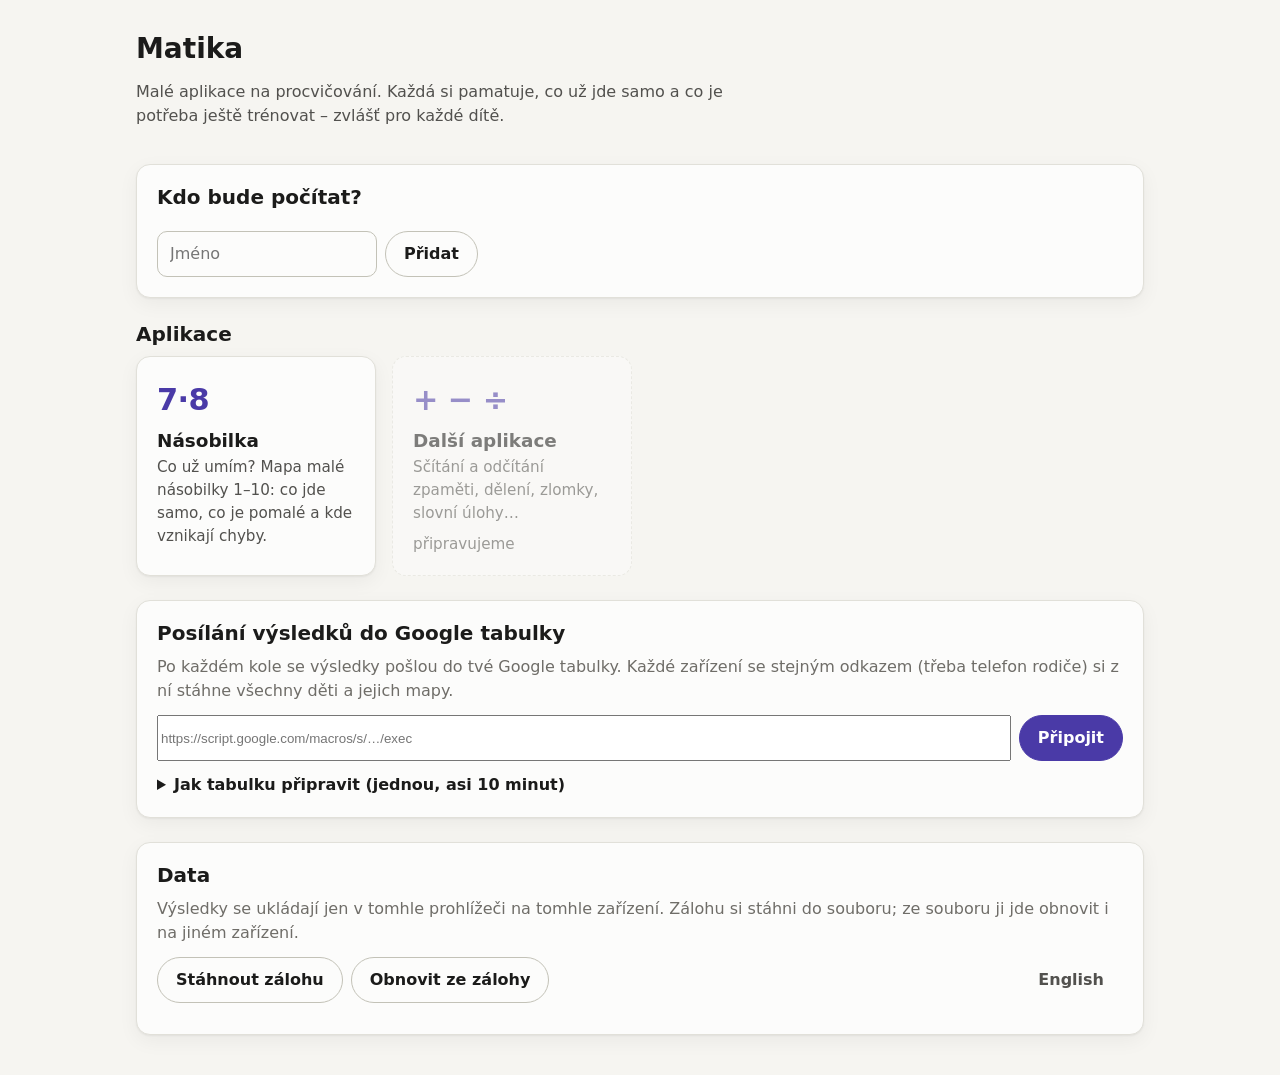
==== index.html @ 73c54345 "Matika: times-table diagnostic app, installable PWA, Google Sheet sync Co-Authored-By: Claude Opus 5" ====
<!doctype html>
<html lang="cs">
<head>
<meta charset="utf-8">
<meta name="viewport" content="width=device-width, initial-scale=1, viewport-fit=cover">
<title>Matika</title>
<link rel="stylesheet" href="shared/core.css">
<link rel="manifest" href="manifest.webmanifest">
<meta name="theme-color" content="#4a3aa7">
<link rel="icon" href="icons/icon-192.png">
<link rel="apple-touch-icon" href="icons/icon-192.png">
<style>
  header.hero { padding: 32px 16px 8px; max-width: 1040px; margin: 0 auto; }
  header.hero p { color: var(--ink-2); max-width: 60ch; }
  section { margin-bottom: 24px; }
  .profiles { display: flex; flex-wrap: wrap; gap: 8px; align-items: center; }
  .profile { display: inline-flex; align-items: center; }
  .profile .chip { font-size: 1.1rem; padding: 10px 20px; }
  .profile .x { border: 0; background: none; color: var(--muted); cursor: pointer; font-size: 1.1rem; padding: 6px 8px; }
  .add-form { display: flex; gap: 8px; flex-wrap: wrap; margin-top: 12px; }
  .apps { display: grid; grid-template-columns: repeat(auto-fill, minmax(240px, 1fr)); gap: 16px; }
  .app {
    display: block; text-decoration: none; color: var(--ink);
    background: var(--surface); border: 1px solid var(--line); border-radius: var(--radius);
    box-shadow: var(--shadow); padding: 20px; min-height: 150px;
  }
  a.app:hover { border-color: var(--accent); }
  .app .ico { font-size: 1.9rem; font-weight: 700; color: var(--accent); letter-spacing: -.02em; }
  .app h3 { margin: 8px 0 4px; font-size: 1.15rem; }
  .app p { color: var(--ink-2); margin: 0; font-size: .95rem; }
  .app.soon { opacity: .55; border-style: dashed; box-shadow: none; }
  .row { display: flex; gap: 8px; flex-wrap: wrap; align-items: center; }
  .note { font-size: .9rem; color: var(--muted); margin-top: 10px; }
  .sync-form { display: flex; gap: 8px; flex-wrap: wrap; margin: 12px 0; }
  .sync-form input { max-width: none; flex: 1 1 280px; }
  .status { margin: 8px 0 12px; }
  .status.err { color: var(--bad-ink); }
  .steps { color: var(--ink-2); padding-left: 1.2em; margin: 8px 0; }
  .steps li { margin: 6px 0; }
  details summary { cursor: pointer; font-weight: 600; margin-top: 8px; }
  pre.code { background: var(--surface-2); border-radius: 10px; padding: 12px; max-height: 260px; overflow: auto; font-size: .78rem; }
</style>
</head>
<body>
<header class="hero">
  <h1 data-i18n="hub.title">Matika</h1>
  <p data-i18n="hub.lead"></p>
</header>

<main class="wrap">
  <section class="card">
    <h2 data-i18n="hub.who"></h2>
    <div class="profiles" id="profiles"></div>
    <form class="add-form" id="addForm">
      <input type="text" id="newName" maxlength="24" autocomplete="off">
      <button class="btn" type="submit" data-i18n="hub.add"></button>
    </form>
  </section>

  <section>
    <h2 data-i18n="hub.apps"></h2>
    <div class="apps" id="apps"></div>
  </section>

  <section class="card">
    <h2 data-i18n="sync.title"></h2>
    <div id="syncBody"></div>
  </section>

  <section class="card">
    <h2 data-i18n="hub.data"></h2>
    <p class="muted" data-i18n="hub.dataLead"></p>
    <div class="row">
      <button class="btn" id="export" data-i18n="hub.export"></button>
      <button class="btn" id="importBtn" data-i18n="hub.import"></button>
      <input type="file" id="importFile" accept="application/json,.json" hidden>
      <span style="flex:1"></span>
      <button class="btn ghost" id="lang"></button>
    </div>
    <p class="note" id="msg" aria-live="polite"></p>
  </section>
</main>

<script src="shared/core.js"></script>
<script>
(() => {
  const M = Matika;
  M.addStrings({
    cs: {
      'hub.title': 'Matika',
      'hub.lead': 'Malé aplikace na procvičování. Každá si pamatuje, co už jde samo a co je potřeba ještě trénovat – zvlášť pro každé dítě.',
      'hub.who': 'Kdo bude počítat?',
      'hub.add': 'Přidat',
      'hub.namePh': 'Jméno',
      'hub.remove': 'Smazat profil {name} a všechny jeho výsledky? Nejde to vrátit.',
      'hub.noProfile': 'Nejdřív přidej jméno.',
      'hub.apps': 'Aplikace',
      'hub.soon': 'připravujeme',
      'app.nasobilka': 'Násobilka',
      'app.nasobilka.d': 'Co už umím? Mapa malé násobilky 1–10: co jde samo, co je pomalé a kde vznikají chyby.',
      'app.more': 'Další aplikace',
      'app.more.d': 'Sčítání a odčítání zpaměti, dělení, zlomky, slovní úlohy…',
      'hub.data': 'Data',
      'hub.dataLead': 'Výsledky se ukládají jen v tomhle prohlížeči na tomhle zařízení. Zálohu si stáhni do souboru; ze souboru ji jde obnovit i na jiném zařízení.',
      'hub.export': 'Stáhnout zálohu',
      'hub.import': 'Obnovit ze zálohy',
      'hub.importConfirm': 'Obnovení nahradí všechna současná data v tomhle prohlížeči. Pokračovat?',
      'hub.imported': 'Záloha obnovena.',
      'hub.importFail': 'Tohle není záloha z Matiky.',
      'hub.lang': 'English',
      'sync.title': 'Posílání výsledků do Google tabulky',
      'sync.lead': 'Po každém kole se výsledky pošlou do tvé Google tabulky. Každé zařízení se stejným odkazem (třeba telefon rodiče) si z ní stáhne všechny děti a jejich mapy.',
      'sync.url': 'Odkaz na skript (Web app URL, končí /exec)',
      'sync.save': 'Připojit',
      'sync.howto': 'Jak tabulku připravit (jednou, asi 10 minut)',
      'sync.step1': 'Na drive.google.com založ novou Google tabulku, třeba „Matika – výsledky“.',
      'sync.step2': 'V tabulce: Rozšíření → Apps Script. Smaž, co tam je, a vlož skript níže. Ulož (ikona diskety).',
      'sync.step3': 'Vpravo nahoře Nasadit → Nové nasazení → ozubené kolo → Webová aplikace. Spustit jako: Já. Kdo má přístup: Kdokoli. Nasadit.',
      'sync.step4': 'Google se zeptá na oprávnění – povol je (u „aplikace není ověřená“ klikni Rozšířené → Přejít na…). Je to tvůj vlastní skript.',
      'sync.step5': 'Zkopíruj „Adresu URL webové aplikace“ a vlož ji sem.',
      'sync.script': 'Skript',
      'sync.copyScript': 'Zkopírovat skript',
      'sync.ok': 'Připojeno ke Google tabulce.',
      'sync.last': 'Naposledy synchronizováno {when}.',
      'sync.never': 'Zatím nesynchronizováno.',
      'sync.busy': 'Synchronizuji…',
      'sync.err': 'Poslední pokus selhal ({e}). Zkusí se znovu po dalším kole – bez internetu se nic neztratí.',
      'sync.now': 'Synchronizovat teď',
      'sync.link': 'Zkopírovat odkaz pro další zařízení',
      'sync.linkNote': 'Pošli odkaz na druhý telefon (třeba přes WhatsApp) a otevři ho v Chromu – zařízení se připojí samo. S odkazem jde výsledky číst, sdílej ho jen v rodině.',
      'sync.copied': 'Zkopírováno.',
      'sync.off': 'Odpojit',
      'sync.offConfirm': 'Odpojit toto zařízení? Data zůstanou tady i v tabulce, jen se přestanou posílat.',
      'sync.linked': 'Zařízení je připojené – výsledky se budou posílat do tabulky.',
    },
    en: {
      'hub.title': 'Maths',
      'hub.lead': 'Small practice apps. Each one remembers what is already automatic and what still needs practice – separately for each child.',
      'hub.who': 'Who is practising?',
      'hub.add': 'Add',
      'hub.namePh': 'Name',
      'hub.remove': 'Delete profile {name} and all of its results? This cannot be undone.',
      'hub.noProfile': 'Add a name first.',
      'hub.apps': 'Apps',
      'hub.soon': 'coming later',
      'app.nasobilka': 'Times tables',
      'app.nasobilka.d': 'What do I know? A map of the 1–10 times tables: what is automatic, what is slow and where mistakes happen.',
      'app.more': 'More apps',
      'app.more.d': 'Mental addition and subtraction, division, fractions, word problems…',
      'hub.data': 'Data',
      'hub.dataLead': 'Results are stored only in this browser on this device. Download a backup file; it can be restored here or on another device.',
      'hub.export': 'Download backup',
      'hub.import': 'Restore from backup',
      'hub.importConfirm': 'Restoring replaces all current data in this browser. Continue?',
      'hub.imported': 'Backup restored.',
      'hub.importFail': 'This is not a Matika backup.',
      'hub.lang': 'Čeština',
      'sync.title': 'Sending results to a Google Sheet',
      'sync.lead': 'After every round the results are sent to your Google Sheet. Any device with the same link (e.g. a parent\'s phone) pulls all children and their maps from it.',
      'sync.url': 'Script link (Web app URL, ends with /exec)',
      'sync.save': 'Connect',
      'sync.howto': 'How to prepare the sheet (once, about 10 minutes)',
      'sync.step1': 'At drive.google.com create a new Google Sheet, e.g. "Matika – results".',
      'sync.step2': 'In the sheet: Extensions → Apps Script. Delete what is there, paste the script below, save.',
      'sync.step3': 'Top right: Deploy → New deployment → gear icon → Web app. Execute as: Me. Who has access: Anyone. Deploy.',
      'sync.step4': 'Google asks for permission – allow it (on "app isn\'t verified" click Advanced → Go to…). It is your own script.',
      'sync.step5': 'Copy the "Web app URL" and paste it here.',
      'sync.script': 'Script',
      'sync.copyScript': 'Copy script',
      'sync.ok': 'Connected to a Google Sheet.',
      'sync.last': 'Last synced {when}.',
      'sync.never': 'Not synced yet.',
      'sync.busy': 'Syncing…',
      'sync.err': 'The last attempt failed ({e}). It retries after the next round – nothing is lost offline.',
      'sync.now': 'Sync now',
      'sync.link': 'Copy link for another device',
      'sync.linkNote': 'Send the link to the other phone (e.g. via WhatsApp) and open it in Chrome – the device connects itself. The link lets anyone read the results, so share it only within the family.',
      'sync.copied': 'Copied.',
      'sync.off': 'Disconnect',
      'sync.offConfirm': 'Disconnect this device? Data stays here and in the sheet, it just stops being sent.',
      'sync.linked': 'This device is connected – results will be sent to the sheet.',
    },
  });

  const APPS = [
    { href: 'nasobilka/index.html', ico: '7·8', key: 'nasobilka' },
    { ico: '+ − ÷', key: 'more', soon: true },
  ];

  const $ = id => document.getElementById(id);
  const msg = text => { $('msg').textContent = text; };

  function render() {
    M.applyI18n();
    const t = M.t;
    $('newName').placeholder = t('hub.namePh');
    $('lang').textContent = t('hub.lang');

    const cur = M.current();
    $('profiles').innerHTML = M.profiles().map(p => `
      <span class="profile">
        <button class="chip" data-id="${p.id}" aria-pressed="${cur?.id === p.id}">${M.esc(p.name)}</button>
        <button class="x" data-remove="${p.id}" aria-label="${M.esc(t('hub.remove', { name: p.name }))}">×</button>
      </span>`).join('');

    $('apps').innerHTML = APPS.map(a => {
      const body = `<div class="ico">${a.ico}</div><h3>${t('app.' + a.key)}</h3><p>${t('app.' + a.key + '.d')}</p>`;
      return a.soon
        ? `<div class="app soon">${body}<p class="small muted" style="margin-top:8px">${t('hub.soon')}</p></div>`
        : `<a class="app" href="${a.href}" data-app>${body}</a>`;
    }).join('');
    renderSync();
  }

  const copy = async (text, btn) => {
    try { await navigator.clipboard.writeText(text); btn.textContent = M.t('sync.copied'); }
    catch { prompt('', text); }
  };

  function renderSync(busy = false) {
    const t = M.t;
    const cfg = M.syncConfig();
    if (!cfg) {
      $('syncBody').innerHTML = `
        <p class="muted">${t('sync.lead')}</p>
        <form class="sync-form" id="syncForm">
          <input type="url" id="syncUrl" placeholder="https://script.google.com/macros/s/…/exec" aria-label="${t('sync.url')}" required>
          <button class="btn primary" type="submit">${t('sync.save')}</button>
        </form>
        <details id="howto"><summary>${t('sync.howto')}</summary>
          <ol class="steps">${[1, 2, 3, 4, 5].map(i => `<li>${t('sync.step' + i)}</li>`).join('')}</ol>
          <div class="row"><strong>${t('sync.script')}</strong><button class="btn" id="copyScript" type="button">${t('sync.copyScript')}</button></div>
          <pre class="code" id="script"></pre>
        </details>`;
      $('syncForm').onsubmit = e => {
        e.preventDefault();
        M.setSyncConfig({ url: $('syncUrl').value.trim() });
        runSync();
      };
      $('howto').ontoggle = async () => {
        if ($('script').textContent) return;
        try { $('script').textContent = await (await fetch('sheets/Code.gs')).text(); } catch { /* offline */ }
      };
      $('copyScript').onclick = e => copy($('script').textContent, e.target);
      return;
    }
    const when = cfg.last && new Date(cfg.last).toLocaleString(M.lang() === 'cs' ? 'cs-CZ' : 'en-GB',
      { day: 'numeric', month: 'numeric', hour: '2-digit', minute: '2-digit' });
    $('syncBody').innerHTML = `
      <p class="status">${t('sync.ok')} ${busy ? t('sync.busy') : when ? t('sync.last', { when }) : t('sync.never')}</p>
      ${cfg.error && !busy ? `<p class="status err">${t('sync.err', { e: M.esc(cfg.error) })}</p>` : ''}
      <div class="row">
        <button class="btn" id="syncNow" ${busy ? 'disabled' : ''}>${t('sync.now')}</button>
        <button class="btn" id="syncLink">${t('sync.link')}</button>
        <button class="btn ghost danger" id="syncOff">${t('sync.off')}</button>
      </div>
      <p class="note">${t('sync.linkNote')}</p>`;
    $('syncNow').onclick = runSync;
    $('syncLink').onclick = e => copy(M.setupLink(), e.target);
    $('syncOff').onclick = () => { if (confirm(t('sync.offConfirm'))) { M.setSyncConfig(null); renderSync(); } };
  }

  async function runSync() {
    renderSync(true);
    await M.sync();
    render();
  }

  $('profiles').addEventListener('click', e => {
    const pick = e.target.closest('[data-id]');
    const del = e.target.closest('[data-remove]');
    if (pick) { M.setCurrent(pick.dataset.id); render(); }
    if (del) {
      const p = M.profiles().find(x => x.id === del.dataset.remove);
      if (p && confirm(M.t('hub.remove', { name: p.name }))) { M.removeProfile(p.id); render(); }
    }
  });

  $('addForm').addEventListener('submit', e => {
    e.preventDefault();
    const name = $('newName').value.trim();
    if (!name) return;
    M.addProfile(name);
    $('newName').value = '';
    render();
  });

  $('apps').addEventListener('click', e => {
    if (e.target.closest('[data-app]') && !M.current()) {
      e.preventDefault();
      msg('');
      $('newName').focus();
      alert(M.t('hub.noProfile'));
    }
  });

  $('export').addEventListener('click', () => M.exportAll());
  $('importBtn').addEventListener('click', () => $('importFile').click());
  $('importFile').addEventListener('change', async e => {
    const file = e.target.files[0];
    e.target.value = '';
    if (!file || !confirm(M.t('hub.importConfirm'))) return;
    try { M.importAll(await file.text()); render(); msg(M.t('hub.imported')); }
    catch { msg(M.t('hub.importFail')); }
  });

  $('lang').addEventListener('click', () => { M.setLang(M.lang() === 'cs' ? 'en' : 'cs'); render(); });

  const linked = M.syncFromHash();
  render();
  if (linked) msg(M.t('sync.linked'));
  if (M.syncConfig()) runSync();
})();
</script>
</body>
</html>
---- shared/core.css ----
/* Shared look for the Matika app collection. Colours are tokens; dark mode redefines them. */

:root {
  color-scheme: light;
  --bg: #f6f5f1;
  --surface: #fcfcfb;
  --surface-2: #efeee9;
  --ink: #1b1b1a;
  --ink-2: #52514e;
  --muted: #6f6d68;
  --line: #e1e0d9;
  --line-strong: #c3c2b7;
  --accent: #4a3aa7;
  --accent-soft: #e8e5f8;
  --on-accent: #ffffff;
  /* status: good / warning / critical + "not tried yet" */
  --good: #0ca30c;
  --warn: #fab219;
  --bad: #d03b3b;
  --none: #e7e6e0;
  --on-good: #0b0b0b;
  --on-warn: #0b0b0b;
  --on-bad: #ffffff;
  --on-none: #898781;
  --good-ink: #006300;
  --bad-ink: #b3261e;
  --radius: 14px;
  --shadow: 0 1px 2px rgba(0, 0, 0, .05), 0 6px 20px rgba(0, 0, 0, .05);
  --font: system-ui, -apple-system, "Segoe UI", Roboto, sans-serif;
}

@media (prefers-color-scheme: dark) {
  :root:not([data-theme="light"]) {
    color-scheme: dark;
    --bg: #0d0d0d;
    --surface: #1a1a19;
    --surface-2: #252523;
    --ink: #ffffff;
    --ink-2: #c3c2b7;
    --muted: #a3a29b;
    --line: #2c2c2a;
    --line-strong: #45443f;
    --accent: #9085e9;
    --accent-soft: #2a2645;
    --on-accent: #0d0d0d;
    --none: #33332f;
    --on-none: #898781;
    --good-ink: #0ca30c;
    --bad-ink: #e66767;
    --shadow: none;
  }
}
:root[data-theme="dark"] {
  color-scheme: dark;
  --bg: #0d0d0d;
  --surface: #1a1a19;
  --surface-2: #252523;
  --ink: #ffffff;
  --ink-2: #c3c2b7;
  --muted: #a3a29b;
  --line: #2c2c2a;
  --line-strong: #45443f;
  --accent: #9085e9;
  --accent-soft: #2a2645;
  --on-accent: #0d0d0d;
  --none: #33332f;
  --on-none: #898781;
  --good-ink: #0ca30c;
  --bad-ink: #e66767;
  --shadow: none;
}

* { box-sizing: border-box; }
html { -webkit-text-size-adjust: 100%; }
body {
  margin: 0;
  background: var(--bg);
  color: var(--ink);
  font: 16px/1.5 var(--font);
  -webkit-tap-highlight-color: transparent;
  overscroll-behavior: none;   /* no pull-to-refresh mid-round on Android */
}
h1, h2, h3 { line-height: 1.2; margin: 0 0 .5em; }
h1 { font-size: 1.75rem; }
h2 { font-size: 1.25rem; }
h3 { font-size: 1rem; }
p { margin: 0 0 .75em; }
a { color: var(--accent); }
[hidden] { display: none !important; }

.wrap { max-width: 1040px; margin: 0 auto; padding: 16px; }
.muted { color: var(--muted); }
.small { font-size: .875rem; }

.card {
  background: var(--surface);
  border: 1px solid var(--line);
  border-radius: var(--radius);
  box-shadow: var(--shadow);
  padding: 20px;
}

/* ---- buttons & chips ---- */
.btn {
  font: inherit;
  font-weight: 600;
  border: 1px solid var(--line-strong);
  background: var(--surface);
  color: var(--ink);
  border-radius: 999px;
  padding: 10px 18px;
  cursor: pointer;
  touch-action: manipulation;
}
.btn:hover { background: var(--surface-2); }
.btn:focus-visible, .chip:focus-visible { outline: 3px solid var(--accent); outline-offset: 2px; }
.btn.primary { background: var(--accent); border-color: var(--accent); color: var(--on-accent); }
.btn.primary:hover { filter: brightness(1.08); }
.btn.big { font-size: 1.25rem; padding: 14px 36px; }
.btn.ghost { border-color: transparent; background: transparent; color: var(--ink-2); }
.btn.danger { color: var(--bad-ink); }

.chips { display: flex; flex-wrap: wrap; gap: 8px; }
.chip {
  font: inherit;
  min-width: 44px;
  min-height: 44px;
  padding: 8px 14px;
  border-radius: 999px;
  border: 1px solid var(--line-strong);
  background: var(--surface);
  color: var(--ink);
  cursor: pointer;
  touch-action: manipulation;
}
.chip[aria-pressed="true"] { background: var(--accent); border-color: var(--accent); color: var(--on-accent); font-weight: 600; }

/* ---- top bar ---- */
.topbar {
  display: flex;
  align-items: center;
  gap: 12px;
  flex-wrap: wrap;
  padding: 10px 16px;
  background: var(--surface);
  border-bottom: 1px solid var(--line);
}
.topbar .who { font-weight: 600; margin-right: auto; }
.topbar a.back { text-decoration: none; font-weight: 600; }
.tabs { display: flex; gap: 4px; }
.tabs button {
  font: inherit;
  border: 0;
  background: none;
  color: var(--ink-2);
  padding: 8px 14px;
  border-radius: 999px;
  cursor: pointer;
}
.tabs button[aria-selected="true"] { background: var(--accent-soft); color: var(--ink); font-weight: 600; }

/* ---- status swatches (legend, tiles) ---- */
.sw { display: inline-block; width: 14px; height: 14px; border-radius: 4px; vertical-align: -2px; }
.sw.good { background: var(--good); }
.sw.warn { background: var(--warn); }
.sw.bad { background: var(--bad); }
.sw.none { background: var(--none); border: 1px solid var(--line-strong); }

.field { display: grid; gap: 6px; margin-bottom: 16px; }
.field label { font-weight: 600; }
input[type="number"], input[type="text"] {
  font: inherit;
  padding: 10px 12px;
  border: 1px solid var(--line-strong);
  border-radius: 10px;
  background: var(--surface);
  color: var(--ink);
  max-width: 220px;
}
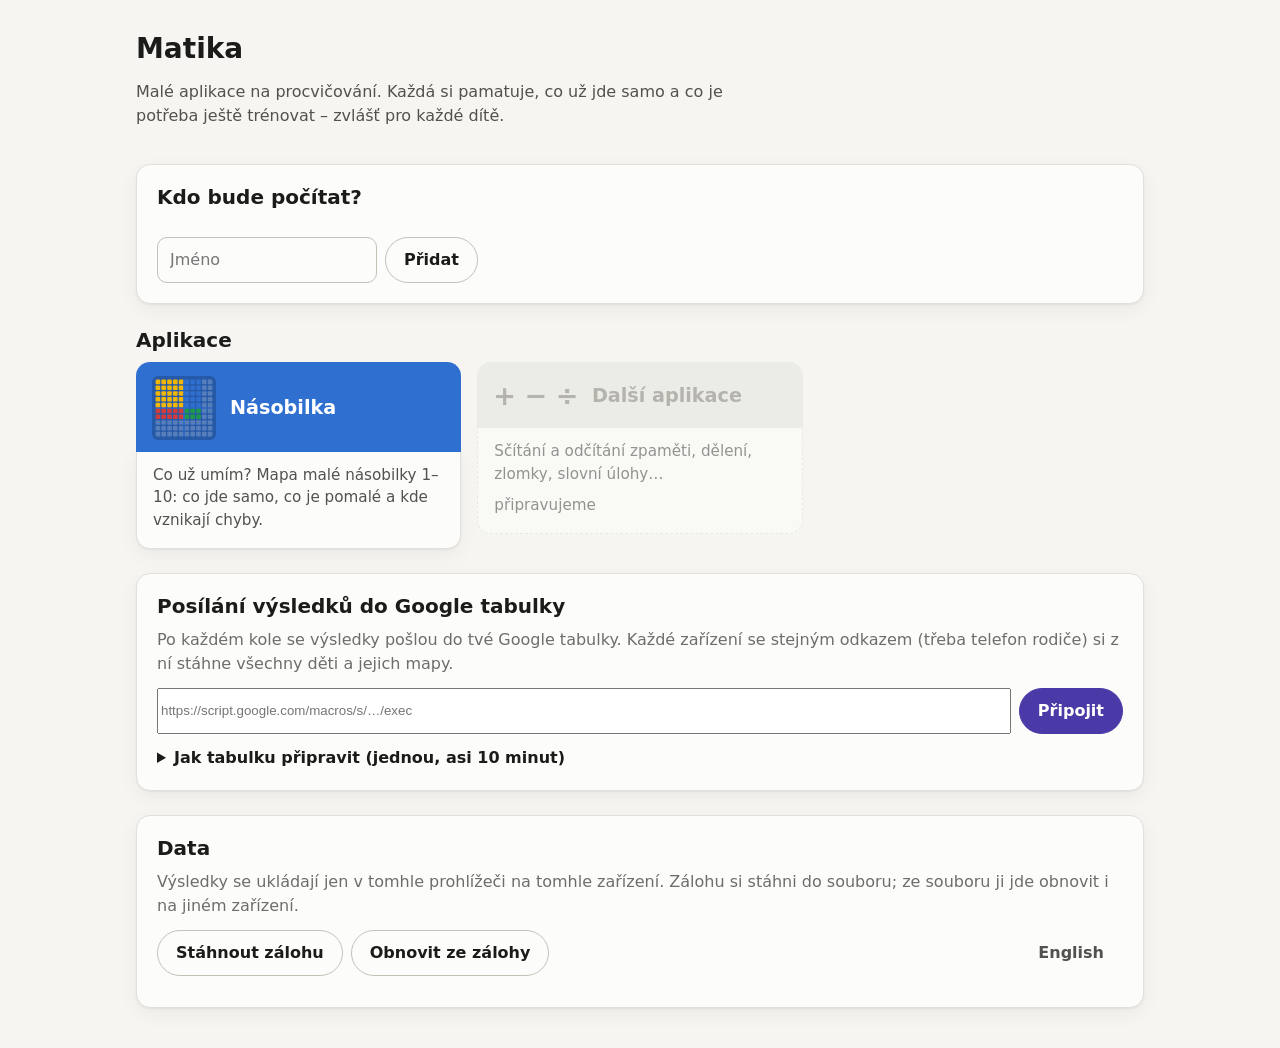
==== commit 93340f94: "Hub: per-child statistics, flat coloured tiles, new icons and link preview; times tables: rectangle " ====
--- a/index.html
+++ b/index.html
@@ -9,26 +9,63 @@
 <meta name="theme-color" content="#4a3aa7">
 <link rel="icon" href="icons/icon-192.png">
 <link rel="apple-touch-icon" href="icons/icon-192.png">
+<meta name="description" content="Malé aplikace na procvičování matematiky – násobilka a mapa toho, co už jde samo.">
+<meta property="og:type" content="website">
+<meta property="og:title" content="Matika – násobilka a mapa toho, co už umím">
+<meta property="og:description" content="Malé aplikace na procvičování matematiky pro každé dítě zvlášť.">
+<meta property="og:image" content="https://jcepl.github.io/matika/icons/og.png">
+<meta property="og:image:width" content="1200">
+<meta property="og:image:height" content="630">
+<meta name="twitter:card" content="summary_large_image">
 <style>
   header.hero { padding: 32px 16px 8px; max-width: 1040px; margin: 0 auto; }
   header.hero p { color: var(--ink-2); max-width: 60ch; }
   section { margin-bottom: 24px; }
-  .profiles { display: flex; flex-wrap: wrap; gap: 8px; align-items: center; }
-  .profile { display: inline-flex; align-items: center; }
-  .profile .chip { font-size: 1.1rem; padding: 10px 20px; }
-  .profile .x { border: 0; background: none; color: var(--muted); cursor: pointer; font-size: 1.1rem; padding: 6px 8px; }
-  .add-form { display: flex; gap: 8px; flex-wrap: wrap; margin-top: 12px; }
-  .apps { display: grid; grid-template-columns: repeat(auto-fill, minmax(240px, 1fr)); gap: 16px; }
-  .app {
-    display: block; text-decoration: none; color: var(--ink);
-    background: var(--surface); border: 1px solid var(--line); border-radius: var(--radius);
-    box-shadow: var(--shadow); padding: 20px; min-height: 150px;
+  /* flat coloured bricks */
+  :root { --b-blue: #2f6fd0; --b-red: #d03b3b; --b-yellow: #f2b705; --b-green: #1c9a4a; --b-ink: #fff; }
+  .brick {
+    position: relative; border-radius: 12px;
+    background: var(--brick, var(--b-blue)); color: var(--b-ink);
+    box-shadow: none;
   }
-  a.app:hover { border-color: var(--accent); }
-  .app .ico { font-size: 1.9rem; font-weight: 700; color: var(--accent); letter-spacing: -.02em; }
-  .app h3 { margin: 8px 0 4px; font-size: 1.15rem; }
+  .brick.yellow { --brick: var(--b-yellow); --b-ink: #1b1b1a; }
+  .brick.red { --brick: var(--b-red); }
+  .brick.green { --brick: var(--b-green); }
+  .brick.blue { --brick: var(--b-blue); }
+
+  .kids { display: grid; grid-template-columns: repeat(auto-fill, minmax(230px, 1fr)); gap: 12px; }
+  .kid { display: grid; grid-template-columns: 1fr auto; align-items: center; padding: 12px 14px 12px 16px; gap: 2px 10px; }
+  .kid.cur { outline: 3px solid var(--ink); outline-offset: 3px; }
+  .kid .pick { all: unset; cursor: pointer; display: block; grid-column: 1; min-width: 0; }
+  .kid .pick:focus-visible { outline: 3px solid var(--ink); outline-offset: 4px; border-radius: 6px; }
+  .kid .nm { font-weight: 700; font-size: 1.2rem; overflow: hidden; text-overflow: ellipsis; white-space: nowrap; }
+  .kid .x { grid-column: 2; grid-row: 1; border: 0; background: none; color: inherit; opacity: .7; cursor: pointer; font-size: 1.2rem; padding: 4px 6px; }
+  .kid .stat { grid-column: 1 / -1; margin-top: 6px; }
+  .kid .meter { height: 10px; border-radius: 999px; background: rgba(0, 0, 0, .25); display: flex; overflow: hidden; gap: 2px; }
+  .kid .meter span { display: block; height: 100%; background: #fff; }
+  .kid .meter .warn { background: #ffd24a; }
+  .kid .meter .bad { background: #ff7b7b; }
+  .kid .meter .good { background: #8df08d; }
+  .kid .sub { font-size: .85rem; opacity: .92; margin-top: 5px; display: flex; justify-content: space-between; gap: 8px; }
+  .kid .sub a { color: inherit; font-weight: 700; text-decoration: none; background: rgba(0, 0, 0, .22); padding: 3px 10px; border-radius: 999px; white-space: nowrap; }
+  .kid .sub a:hover { background: rgba(0, 0, 0, .35); }
+  .kid .sub a:focus-visible { outline: 3px solid var(--b-ink); outline-offset: 2px; }
+  .add-form { display: flex; gap: 8px; flex-wrap: wrap; margin-top: 18px; }
+
+  .apps { display: grid; grid-template-columns: repeat(auto-fill, minmax(250px, 1fr)); gap: 16px; }
+  .app { position: relative; display: block; text-decoration: none; color: var(--ink); }
+  .app .top { padding: 14px 16px 12px; display: flex; align-items: center; gap: 14px; }
+  .app .top svg { width: 64px; height: 64px; flex: none; border-radius: 6px; background: rgba(0, 0, 0, .2); padding: 3px; }
+  .app .top .ico { font-weight: 800; font-size: 1.7rem; letter-spacing: -.02em; }
+  .app .body { background: var(--surface); border: 1px solid var(--line); border-top: 0; border-radius: 0 0 var(--radius) var(--radius); padding: 12px 16px 16px; box-shadow: var(--shadow); }
+  .app .brick { margin-top: 0; border-radius: var(--radius) var(--radius) 0 0; }
+  .app h3 { margin: 0; font-size: 1.2rem; }
   .app p { color: var(--ink-2); margin: 0; font-size: .95rem; }
-  .app.soon { opacity: .55; border-style: dashed; box-shadow: none; }
+  a.app:hover .body { border-color: var(--accent); }
+  a.app:focus-visible { outline: 3px solid var(--accent); outline-offset: 4px; border-radius: 12px; }
+  .app.soon { opacity: .6; }
+  .app.soon .brick { --brick: var(--none); --b-ink: var(--on-none); }
+  .app.soon .body { border-style: dashed; box-shadow: none; }
   .row { display: flex; gap: 8px; flex-wrap: wrap; align-items: center; }
   .note { font-size: .9rem; color: var(--muted); margin-top: 10px; }
   .sync-form { display: flex; gap: 8px; flex-wrap: wrap; margin: 12px 0; }
@@ -50,7 +87,7 @@
 <main class="wrap">
   <section class="card">
     <h2 data-i18n="hub.who"></h2>
-    <div class="profiles" id="profiles"></div>
+    <div class="kids" id="profiles"></div>
     <form class="add-form" id="addForm">
       <input type="text" id="newName" maxlength="24" autocomplete="off">
       <button class="btn" type="submit" data-i18n="hub.add"></button>
@@ -82,6 +119,7 @@
 </main>
 
 <script src="shared/core.js"></script>
+<script src="nasobilka/stats.js"></script>
 <script>
 (() => {
   const M = Matika;
@@ -93,6 +131,10 @@
       'hub.add': 'Přidat',
       'hub.namePh': 'Jméno',
       'hub.remove': 'Smazat profil {name} a všechny jeho výsledky? Nejde to vrátit.',
+      'kid.auto': 'Jde samo {g} ze 100',
+      'kid.none': 'Zatím bez výsledků',
+      'kid.stats': 'Statistika →',
+      'kid.last': 'naposledy {when}',
       'hub.noProfile': 'Nejdřív přidej jméno.',
       'hub.apps': 'Aplikace',
       'hub.soon': 'připravujeme',
@@ -140,6 +182,10 @@
       'hub.add': 'Add',
       'hub.namePh': 'Name',
       'hub.remove': 'Delete profile {name} and all of its results? This cannot be undone.',
+      'kid.auto': 'Automatic: {g} of 100',
+      'kid.none': 'No results yet',
+      'kid.stats': 'Statistics →',
+      'kid.last': 'last {when}',
       'hub.noProfile': 'Add a name first.',
       'hub.apps': 'Apps',
       'hub.soon': 'coming later',
@@ -182,9 +228,22 @@
     },
   });
 
+  const BRICKS = ['blue', 'red', 'yellow', 'green'];
+  const QCOL = ['#f2b705', '#2f6fd0', '#d03b3b', '#1c9a4a'];
+
+  // the app's emblem: a 7 × 8 rectangle on a 10 × 10 lattice, split after 5 like in the practice picture
+  const lattice = (a, b) => {
+    let r = '';
+    for (let y = 0; y < 10; y++) for (let x = 0; x < 10; x++) {
+      const on = y < a && x < b;
+      r += `<rect x="${x * 10 + 1}" y="${y * 10 + 1}" width="8" height="8" rx="1.8" fill="${on ? QCOL[(y >= 5 ? 2 : 0) + (x >= 5 ? 1 : 0)] : 'rgba(255,255,255,.22)'}"/>`;
+    }
+    return `<svg viewBox="0 0 100 100" aria-hidden="true">${r}<path d="M50 0V100M0 50H100" stroke="#2f6fd0" stroke-width="2"/></svg>`;
+  };
+
   const APPS = [
-    { href: 'nasobilka/index.html', ico: '7·8', key: 'nasobilka' },
-    { ico: '+ − ÷', key: 'more', soon: true },
+    { href: 'nasobilka/index.html', key: 'nasobilka', color: 'blue', art: lattice(7, 8) },
+    { ico: '+ − ÷', key: 'more', soon: true, color: 'blue' },
   ];
 
   const $ = id => document.getElementById(id);
@@ -197,17 +256,31 @@
     $('lang').textContent = t('hub.lang');
 
     const cur = M.current();
-    $('profiles').innerHTML = M.profiles().map(p => `
-      <span class="profile">
-        <button class="chip" data-id="${p.id}" aria-pressed="${cur?.id === p.id}">${M.esc(p.name)}</button>
+    const fmtWhen = ts => new Date(ts).toLocaleDateString(M.lang() === 'cs' ? 'cs-CZ' : 'en-GB', { day: 'numeric', month: 'numeric' });
+    $('profiles').innerHTML = M.profiles().map((p, i) => {
+      const sm = NasobilkaStats.summarize(M.loadFor(p.id, 'nasobilka', null));
+      const c = sm?.counts;
+      const meter = c ? ['good', 'warn', 'bad'].filter(k => c[k]).map(k => `<span class="${k}" style="width:${c[k]}%"></span>`).join('') : '';
+      return `
+      <div class="kid brick ${BRICKS[i % BRICKS.length]}${cur?.id === p.id ? ' cur' : ''}">
+        <button class="pick" data-id="${p.id}" aria-pressed="${cur?.id === p.id}">
+          <span class="nm">${M.esc(p.name)}</span>
+        </button>
         <button class="x" data-remove="${p.id}" aria-label="${M.esc(t('hub.remove', { name: p.name }))}">×</button>
-      </span>`).join('');
+        <div class="stat">
+          <div class="meter" role="img" aria-label="${c ? t('kid.auto', { g: c.good }) : t('kid.none')}">${meter}</div>
+          <div class="sub">
+            <span>${c ? t('kid.auto', { g: c.good }) : t('kid.none')}${sm ? ` · ${t('kid.last', { when: fmtWhen(sm.last) })}` : ''}</span>
+            <a href="nasobilka/index.html#map" data-stats="${p.id}">${t('kid.stats')}</a>
+          </div>
+        </div>
+      </div>`;
+    }).join('');
 
     $('apps').innerHTML = APPS.map(a => {
-      const body = `<div class="ico">${a.ico}</div><h3>${t('app.' + a.key)}</h3><p>${t('app.' + a.key + '.d')}</p>`;
-      return a.soon
-        ? `<div class="app soon">${body}<p class="small muted" style="margin-top:8px">${t('hub.soon')}</p></div>`
-        : `<a class="app" href="${a.href}" data-app>${body}</a>`;
+      const top = `<div class="brick ${a.color} top">${a.art || `<span class="ico">${a.ico}</span>`}<h3 style="color:inherit">${t('app.' + a.key)}</h3></div>`;
+      const body = `<div class="body"><p>${t('app.' + a.key + '.d')}</p>${a.soon ? `<p class="small muted" style="margin-top:8px">${t('hub.soon')}</p>` : ''}</div>`;
+      return a.soon ? `<div class="app soon">${top}${body}</div>` : `<a class="app" href="${a.href}" data-app>${top}${body}</a>`;
     }).join('');
     renderSync();
   }
@@ -267,6 +340,8 @@
   }
 
   $('profiles').addEventListener('click', e => {
+    const st = e.target.closest('[data-stats]');
+    if (st) { M.setCurrent(st.dataset.stats); return; }   // then the link opens that child's map
     const pick = e.target.closest('[data-id]');
     const del = e.target.closest('[data-remove]');
     if (pick) { M.setCurrent(pick.dataset.id); render(); }
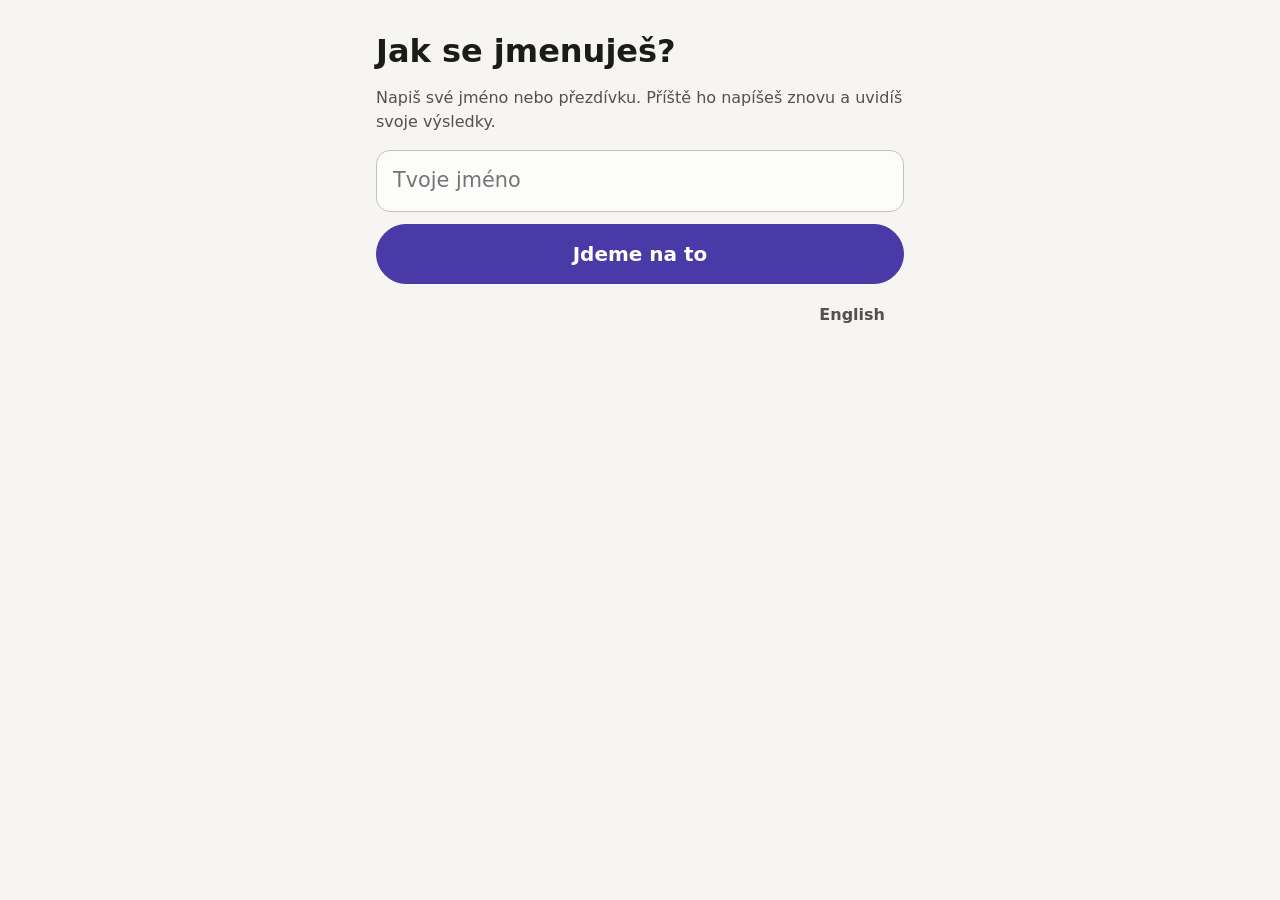
==== commit b46b0c45: "Child and parent versions: name-only child view, parent.html with all children, sync and backup Co-A" ====
--- a/index.html
+++ b/index.html
@@ -18,105 +18,34 @@
 <meta property="og:image:height" content="630">
 <meta name="twitter:card" content="summary_large_image">
 <style>
-  header.hero { padding: 32px 16px 8px; max-width: 1040px; margin: 0 auto; }
-  header.hero p { color: var(--ink-2); max-width: 60ch; }
-  section { margin-bottom: 24px; }
-  /* flat coloured bricks */
-  :root { --b-blue: #2f6fd0; --b-red: #d03b3b; --b-yellow: #f2b705; --b-green: #1c9a4a; --b-ink: #fff; }
-  .brick {
-    position: relative; border-radius: 12px;
-    background: var(--brick, var(--b-blue)); color: var(--b-ink);
-    box-shadow: none;
-  }
-  .brick.yellow { --brick: var(--b-yellow); --b-ink: #1b1b1a; }
-  .brick.red { --brick: var(--b-red); }
-  .brick.green { --brick: var(--b-green); }
-  .brick.blue { --brick: var(--b-blue); }
-
-  .kids { display: grid; grid-template-columns: repeat(auto-fill, minmax(230px, 1fr)); gap: 12px; }
-  .kid { display: grid; grid-template-columns: 1fr auto; align-items: center; padding: 12px 14px 12px 16px; gap: 2px 10px; }
-  .kid.cur { outline: 3px solid var(--ink); outline-offset: 3px; }
-  .kid .pick { all: unset; cursor: pointer; display: block; grid-column: 1; min-width: 0; }
-  .kid .pick:focus-visible { outline: 3px solid var(--ink); outline-offset: 4px; border-radius: 6px; }
-  .kid .nm { font-weight: 700; font-size: 1.2rem; overflow: hidden; text-overflow: ellipsis; white-space: nowrap; }
-  .kid .x { grid-column: 2; grid-row: 1; border: 0; background: none; color: inherit; opacity: .7; cursor: pointer; font-size: 1.2rem; padding: 4px 6px; }
-  .kid .stat { grid-column: 1 / -1; margin-top: 6px; }
-  .kid .meter { height: 10px; border-radius: 999px; background: rgba(0, 0, 0, .25); display: flex; overflow: hidden; gap: 2px; }
-  .kid .meter span { display: block; height: 100%; background: #fff; }
-  .kid .meter .warn { background: #ffd24a; }
-  .kid .meter .bad { background: #ff7b7b; }
-  .kid .meter .good { background: #8df08d; }
-  .kid .sub { font-size: .85rem; opacity: .92; margin-top: 5px; display: flex; justify-content: space-between; gap: 8px; }
-  .kid .sub a { color: inherit; font-weight: 700; text-decoration: none; background: rgba(0, 0, 0, .22); padding: 3px 10px; border-radius: 999px; white-space: nowrap; }
-  .kid .sub a:hover { background: rgba(0, 0, 0, .35); }
-  .kid .sub a:focus-visible { outline: 3px solid var(--b-ink); outline-offset: 2px; }
-  .add-form { display: flex; gap: 8px; flex-wrap: wrap; margin-top: 18px; }
-
-  .apps { display: grid; grid-template-columns: repeat(auto-fill, minmax(250px, 1fr)); gap: 16px; }
-  .app { position: relative; display: block; text-decoration: none; color: var(--ink); }
-  .app .top { padding: 14px 16px 12px; display: flex; align-items: center; gap: 14px; }
-  .app .top svg { width: 64px; height: 64px; flex: none; border-radius: 6px; background: rgba(0, 0, 0, .2); padding: 3px; }
-  .app .top .ico { font-weight: 800; font-size: 1.7rem; letter-spacing: -.02em; }
-  .app .body { background: var(--surface); border: 1px solid var(--line); border-top: 0; border-radius: 0 0 var(--radius) var(--radius); padding: 12px 16px 16px; box-shadow: var(--shadow); }
-  .app .brick { margin-top: 0; border-radius: var(--radius) var(--radius) 0 0; }
-  .app h3 { margin: 0; font-size: 1.2rem; }
-  .app p { color: var(--ink-2); margin: 0; font-size: .95rem; }
-  a.app:hover .body { border-color: var(--accent); }
-  a.app:focus-visible { outline: 3px solid var(--accent); outline-offset: 4px; border-radius: 12px; }
-  .app.soon { opacity: .6; }
-  .app.soon .brick { --brick: var(--none); --b-ink: var(--on-none); }
-  .app.soon .body { border-style: dashed; box-shadow: none; }
-  .row { display: flex; gap: 8px; flex-wrap: wrap; align-items: center; }
-  .note { font-size: .9rem; color: var(--muted); margin-top: 10px; }
-  .sync-form { display: flex; gap: 8px; flex-wrap: wrap; margin: 12px 0; }
-  .sync-form input { max-width: none; flex: 1 1 280px; }
-  .status { margin: 8px 0 12px; }
-  .status.err { color: var(--bad-ink); }
-  .steps { color: var(--ink-2); padding-left: 1.2em; margin: 8px 0; }
-  .steps li { margin: 6px 0; }
-  details summary { cursor: pointer; font-weight: 600; margin-top: 8px; }
-  pre.code { background: var(--surface-2); border-radius: 10px; padding: 12px; max-height: 260px; overflow: auto; font-size: .78rem; }
+  main.wrap { max-width: 560px; padding: 20px 16px calc(32px + env(safe-area-inset-bottom)); }
+  h1 { font-size: 2rem; margin-top: 12px; }
+  .lead { color: var(--ink-2); }
+  .block { margin: 0 0 16px; }
+  .name-form { display: grid; gap: 12px; margin-top: 16px; }
+  .name-form input { max-width: none; width: 100%; font-size: 1.3rem; padding: 14px 16px; border-radius: 14px; }
+  .name-form .btn { width: 100%; }
+  .me { display: flex; align-items: baseline; justify-content: space-between; gap: 12px; flex-wrap: wrap; }
+  .meter { height: 12px; border-radius: 999px; background: var(--none); display: flex; overflow: hidden; gap: 2px; margin: 10px 0 8px; }
+  .meter span { display: block; height: 100%; }
+  .meter .good { background: var(--good); }
+  .meter .warn { background: var(--warn); }
+  .meter .bad { background: var(--bad); }
+  .legend { display: flex; flex-wrap: wrap; gap: 4px 16px; font-size: .9rem; color: var(--ink-2); }
+  .app { display: flex; align-items: center; gap: 16px; text-decoration: none; color: var(--ink); background: var(--surface); border: 1px solid var(--line); border-radius: var(--radius); box-shadow: var(--shadow); padding: 14px; margin-bottom: 12px; min-height: 88px; }
+  .app:active { background: var(--surface-2); }
+  .app svg { width: 64px; height: 64px; flex: none; border-radius: 10px; background: var(--accent); padding: 4px; }
+  .app h3 { margin: 0 0 2px; font-size: 1.2rem; }
+  .app p { margin: 0; color: var(--ink-2); font-size: .95rem; }
+  .app.soon { opacity: .55; border-style: dashed; box-shadow: none; }
+  .app.soon .ico { width: 64px; height: 64px; flex: none; border-radius: 10px; background: var(--none); color: var(--on-none); display: grid; place-items: center; font-weight: 800; }
+  .row { display: flex; gap: 8px; flex-wrap: wrap; align-items: center; justify-content: space-between; margin-top: 8px; }
+  .row .btn { min-height: 44px; }
+  .msg { color: var(--ink-2); min-height: 1.5em; }
 </style>
 </head>
 <body>
-<header class="hero">
-  <h1 data-i18n="hub.title">Matika</h1>
-  <p data-i18n="hub.lead"></p>
-</header>
-
-<main class="wrap">
-  <section class="card">
-    <h2 data-i18n="hub.who"></h2>
-    <div class="kids" id="profiles"></div>
-    <form class="add-form" id="addForm">
-      <input type="text" id="newName" maxlength="24" autocomplete="off">
-      <button class="btn" type="submit" data-i18n="hub.add"></button>
-    </form>
-  </section>
-
-  <section>
-    <h2 data-i18n="hub.apps"></h2>
-    <div class="apps" id="apps"></div>
-  </section>
-
-  <section class="card">
-    <h2 data-i18n="sync.title"></h2>
-    <div id="syncBody"></div>
-  </section>
-
-  <section class="card">
-    <h2 data-i18n="hub.data"></h2>
-    <p class="muted" data-i18n="hub.dataLead"></p>
-    <div class="row">
-      <button class="btn" id="export" data-i18n="hub.export"></button>
-      <button class="btn" id="importBtn" data-i18n="hub.import"></button>
-      <input type="file" id="importFile" accept="application/json,.json" hidden>
-      <span style="flex:1"></span>
-      <button class="btn ghost" id="lang"></button>
-    </div>
-    <p class="note" id="msg" aria-live="polite"></p>
-  </section>
-</main>
+<main class="wrap" id="app"></main>
 
 <script src="shared/core.js"></script>
 <script src="nasobilka/stats.js"></script>
@@ -125,266 +54,111 @@
   const M = Matika;
   M.addStrings({
     cs: {
-      'hub.title': 'Matika',
-      'hub.lead': 'Malé aplikace na procvičování. Každá si pamatuje, co už jde samo a co je potřeba ještě trénovat – zvlášť pro každé dítě.',
-      'hub.who': 'Kdo bude počítat?',
-      'hub.add': 'Přidat',
-      'hub.namePh': 'Jméno',
-      'hub.remove': 'Smazat profil {name} a všechny jeho výsledky? Nejde to vrátit.',
-      'kid.auto': 'Jde samo {g} ze 100',
-      'kid.none': 'Zatím bez výsledků',
-      'kid.stats': 'Statistika →',
-      'kid.last': 'naposledy {when}',
-      'hub.noProfile': 'Nejdřív přidej jméno.',
-      'hub.apps': 'Aplikace',
-      'hub.soon': 'připravujeme',
+      'u.who': 'Jak se jmenuješ?',
+      'u.lead': 'Napiš své jméno nebo přezdívku. Příště ho napíšeš znovu a uvidíš svoje výsledky.',
+      'u.name': 'Tvoje jméno',
+      'u.go': 'Jdeme na to',
+      'u.hello': 'Ahoj, {name}!',
+      'u.back': 'Vítej zpátky, {name}!',
+      'u.auto': 'Jde samo {g} ze 100',
+      'u.results': 'Moje výsledky',
+      'u.notMe': 'Nejsem {name}',
+      'u.apps': 'Co budeme dělat?',
+      'u.linked': 'Zařízení je připojené.',
       'app.nasobilka': 'Násobilka',
-      'app.nasobilka.d': 'Co už umím? Mapa malé násobilky 1–10: co jde samo, co je pomalé a kde vznikají chyby.',
+      'app.nasobilka.d': 'Procvič si násobení a uvidíš, co už ti jde samo.',
       'app.more': 'Další aplikace',
-      'app.more.d': 'Sčítání a odčítání zpaměti, dělení, zlomky, slovní úlohy…',
-      'hub.data': 'Data',
-      'hub.dataLead': 'Výsledky se ukládají jen v tomhle prohlížeči na tomhle zařízení. Zálohu si stáhni do souboru; ze souboru ji jde obnovit i na jiném zařízení.',
-      'hub.export': 'Stáhnout zálohu',
-      'hub.import': 'Obnovit ze zálohy',
-      'hub.importConfirm': 'Obnovení nahradí všechna současná data v tomhle prohlížeči. Pokračovat?',
-      'hub.imported': 'Záloha obnovena.',
-      'hub.importFail': 'Tohle není záloha z Matiky.',
-      'hub.lang': 'English',
-      'sync.title': 'Posílání výsledků do Google tabulky',
-      'sync.lead': 'Po každém kole se výsledky pošlou do tvé Google tabulky. Každé zařízení se stejným odkazem (třeba telefon rodiče) si z ní stáhne všechny děti a jejich mapy.',
-      'sync.url': 'Odkaz na skript (Web app URL, končí /exec)',
-      'sync.save': 'Připojit',
-      'sync.howto': 'Jak tabulku připravit (jednou, asi 10 minut)',
-      'sync.step1': 'Na drive.google.com založ novou Google tabulku, třeba „Matika – výsledky“.',
-      'sync.step2': 'V tabulce: Rozšíření → Apps Script. Smaž, co tam je, a vlož skript níže. Ulož (ikona diskety).',
-      'sync.step3': 'Vpravo nahoře Nasadit → Nové nasazení → ozubené kolo → Webová aplikace. Spustit jako: Já. Kdo má přístup: Kdokoli. Nasadit.',
-      'sync.step4': 'Google se zeptá na oprávnění – povol je (u „aplikace není ověřená“ klikni Rozšířené → Přejít na…). Je to tvůj vlastní skript.',
-      'sync.step5': 'Zkopíruj „Adresu URL webové aplikace“ a vlož ji sem.',
-      'sync.script': 'Skript',
-      'sync.copyScript': 'Zkopírovat skript',
-      'sync.ok': 'Připojeno ke Google tabulce.',
-      'sync.last': 'Naposledy synchronizováno {when}.',
-      'sync.never': 'Zatím nesynchronizováno.',
-      'sync.busy': 'Synchronizuji…',
-      'sync.err': 'Poslední pokus selhal ({e}). Zkusí se znovu po dalším kole – bez internetu se nic neztratí.',
-      'sync.now': 'Synchronizovat teď',
-      'sync.link': 'Zkopírovat odkaz pro další zařízení',
-      'sync.linkNote': 'Pošli odkaz na druhý telefon (třeba přes WhatsApp) a otevři ho v Chromu – zařízení se připojí samo. S odkazem jde výsledky číst, sdílej ho jen v rodině.',
-      'sync.copied': 'Zkopírováno.',
-      'sync.off': 'Odpojit',
-      'sync.offConfirm': 'Odpojit toto zařízení? Data zůstanou tady i v tabulce, jen se přestanou posílat.',
-      'sync.linked': 'Zařízení je připojené – výsledky se budou posílat do tabulky.',
+      'app.more.d': 'Připravujeme.',
+      'st.good': 'Jde samo', 'st.warn': 'Skoro', 'st.bad': 'Trénovat', 'st.none': 'Nevyzkoušeno',
+      'u.lang': 'English',
     },
     en: {
-      'hub.title': 'Maths',
-      'hub.lead': 'Small practice apps. Each one remembers what is already automatic and what still needs practice – separately for each child.',
-      'hub.who': 'Who is practising?',
-      'hub.add': 'Add',
-      'hub.namePh': 'Name',
-      'hub.remove': 'Delete profile {name} and all of its results? This cannot be undone.',
-      'kid.auto': 'Automatic: {g} of 100',
-      'kid.none': 'No results yet',
-      'kid.stats': 'Statistics →',
-      'kid.last': 'last {when}',
-      'hub.noProfile': 'Add a name first.',
-      'hub.apps': 'Apps',
-      'hub.soon': 'coming later',
+      'u.who': 'What is your name?',
+      'u.lead': 'Type your name or nickname. Next time type it again and you will see your results.',
+      'u.name': 'Your name',
+      'u.go': "Let's go",
+      'u.hello': 'Hi, {name}!',
+      'u.back': 'Welcome back, {name}!',
+      'u.auto': 'Automatic: {g} of 100',
+      'u.results': 'My results',
+      'u.notMe': "I'm not {name}",
+      'u.apps': 'What shall we do?',
+      'u.linked': 'This device is connected.',
       'app.nasobilka': 'Times tables',
-      'app.nasobilka.d': 'What do I know? A map of the 1–10 times tables: what is automatic, what is slow and where mistakes happen.',
+      'app.nasobilka.d': 'Practise multiplication and see what is already automatic.',
       'app.more': 'More apps',
-      'app.more.d': 'Mental addition and subtraction, division, fractions, word problems…',
-      'hub.data': 'Data',
-      'hub.dataLead': 'Results are stored only in this browser on this device. Download a backup file; it can be restored here or on another device.',
-      'hub.export': 'Download backup',
-      'hub.import': 'Restore from backup',
-      'hub.importConfirm': 'Restoring replaces all current data in this browser. Continue?',
-      'hub.imported': 'Backup restored.',
-      'hub.importFail': 'This is not a Matika backup.',
-      'hub.lang': 'Čeština',
-      'sync.title': 'Sending results to a Google Sheet',
-      'sync.lead': 'After every round the results are sent to your Google Sheet. Any device with the same link (e.g. a parent\'s phone) pulls all children and their maps from it.',
-      'sync.url': 'Script link (Web app URL, ends with /exec)',
-      'sync.save': 'Connect',
-      'sync.howto': 'How to prepare the sheet (once, about 10 minutes)',
-      'sync.step1': 'At drive.google.com create a new Google Sheet, e.g. "Matika – results".',
-      'sync.step2': 'In the sheet: Extensions → Apps Script. Delete what is there, paste the script below, save.',
-      'sync.step3': 'Top right: Deploy → New deployment → gear icon → Web app. Execute as: Me. Who has access: Anyone. Deploy.',
-      'sync.step4': 'Google asks for permission – allow it (on "app isn\'t verified" click Advanced → Go to…). It is your own script.',
-      'sync.step5': 'Copy the "Web app URL" and paste it here.',
-      'sync.script': 'Script',
-      'sync.copyScript': 'Copy script',
-      'sync.ok': 'Connected to a Google Sheet.',
-      'sync.last': 'Last synced {when}.',
-      'sync.never': 'Not synced yet.',
-      'sync.busy': 'Syncing…',
-      'sync.err': 'The last attempt failed ({e}). It retries after the next round – nothing is lost offline.',
-      'sync.now': 'Sync now',
-      'sync.link': 'Copy link for another device',
-      'sync.linkNote': 'Send the link to the other phone (e.g. via WhatsApp) and open it in Chrome – the device connects itself. The link lets anyone read the results, so share it only within the family.',
-      'sync.copied': 'Copied.',
-      'sync.off': 'Disconnect',
-      'sync.offConfirm': 'Disconnect this device? Data stays here and in the sheet, it just stops being sent.',
-      'sync.linked': 'This device is connected – results will be sent to the sheet.',
+      'app.more.d': 'Coming later.',
+      'st.good': 'Automatic', 'st.warn': 'Almost', 'st.bad': 'Practise', 'st.none': 'Not tried',
+      'u.lang': 'Čeština',
     },
   });
 
-  const BRICKS = ['blue', 'red', 'yellow', 'green'];
   const QCOL = ['#f2b705', '#2f6fd0', '#d03b3b', '#1c9a4a'];
-
-  // the app's emblem: a 7 × 8 rectangle on a 10 × 10 lattice, split after 5 like in the practice picture
+  // the app's emblem: a 7 × 8 rectangle on a 10 × 10 lattice, split after 5
   const lattice = (a, b) => {
     let r = '';
     for (let y = 0; y < 10; y++) for (let x = 0; x < 10; x++) {
       const on = y < a && x < b;
       r += `<rect x="${x * 10 + 1}" y="${y * 10 + 1}" width="8" height="8" rx="1.8" fill="${on ? QCOL[(y >= 5 ? 2 : 0) + (x >= 5 ? 1 : 0)] : 'rgba(255,255,255,.22)'}"/>`;
     }
-    return `<svg viewBox="0 0 100 100" aria-hidden="true">${r}<path d="M50 0V100M0 50H100" stroke="#2f6fd0" stroke-width="2"/></svg>`;
+    return `<svg viewBox="0 0 100 100" aria-hidden="true">${r}</svg>`;
   };
 
-  const APPS = [
-    { href: 'nasobilka/index.html', key: 'nasobilka', color: 'blue', art: lattice(7, 8) },
-    { ico: '+ − ÷', key: 'more', soon: true, color: 'blue' },
-  ];
-
   const $ = id => document.getElementById(id);
-  const msg = text => { $('msg').textContent = text; };
+  let welcome = false;
 
   function render() {
-    M.applyI18n();
-    const t = M.t;
-    $('newName').placeholder = t('hub.namePh');
-    $('lang').textContent = t('hub.lang');
-
-    const cur = M.current();
-    const fmtWhen = ts => new Date(ts).toLocaleDateString(M.lang() === 'cs' ? 'cs-CZ' : 'en-GB', { day: 'numeric', month: 'numeric' });
-    $('profiles').innerHTML = M.profiles().map((p, i) => {
-      const sm = NasobilkaStats.summarize(M.loadFor(p.id, 'nasobilka', null));
+    const t = M.t, me = M.current();
+    document.documentElement.lang = M.lang();
+    if (!me) {
+      $('app').innerHTML = `
+        <h1>${t('u.who')}</h1>
+        <p class="lead">${t('u.lead')}</p>
+        <form class="name-form" id="nameForm">
+          <input type="text" id="name" maxlength="24" autocomplete="off" autocapitalize="words" enterkeyhint="go" placeholder="${t('u.name')}" aria-label="${t('u.name')}" required>
+          <button class="btn primary big" type="submit">${t('u.go')}</button>
+        </form>
+        <div class="row"><span></span><button class="btn ghost" id="lang">${t('u.lang')}</button></div>`;
+      $('nameForm').onsubmit = e => {
+        e.preventDefault();
+        const name = $('name').value.trim().replace(/\s+/g, ' ');
+        if (!name) return;
+        const known = M.profiles().find(p => p.name.toLowerCase() === name.toLowerCase());
+        if (known) { M.setCurrent(known.id); welcome = true; } else M.addProfile(name);
+        render();
+      };
+    } else {
+      const sm = NasobilkaStats.summarize(M.loadFor(me.id, 'nasobilka', null));
       const c = sm?.counts;
-      const meter = c ? ['good', 'warn', 'bad'].filter(k => c[k]).map(k => `<span class="${k}" style="width:${c[k]}%"></span>`).join('') : '';
-      return `
-      <div class="kid brick ${BRICKS[i % BRICKS.length]}${cur?.id === p.id ? ' cur' : ''}">
-        <button class="pick" data-id="${p.id}" aria-pressed="${cur?.id === p.id}">
-          <span class="nm">${M.esc(p.name)}</span>
-        </button>
-        <button class="x" data-remove="${p.id}" aria-label="${M.esc(t('hub.remove', { name: p.name }))}">×</button>
-        <div class="stat">
-          <div class="meter" role="img" aria-label="${c ? t('kid.auto', { g: c.good }) : t('kid.none')}">${meter}</div>
-          <div class="sub">
-            <span>${c ? t('kid.auto', { g: c.good }) : t('kid.none')}${sm ? ` · ${t('kid.last', { when: fmtWhen(sm.last) })}` : ''}</span>
-            <a href="nasobilka/index.html#map" data-stats="${p.id}">${t('kid.stats')}</a>
+      const kinds = ['good', 'warn', 'bad', 'none'];
+      $('app').innerHTML = `
+        <h1>${t(welcome ? 'u.back' : 'u.hello', { name: M.esc(me.name) })}</h1>
+        ${c ? `<div class="card block">
+          <div class="me"><h2 style="margin:0">${t('u.auto', { g: c.good })}</h2>
+            <a class="btn" href="nasobilka/index.html#map" style="text-decoration:none">${t('u.results')}</a></div>
+          <div class="meter" role="img" aria-label="${kinds.map(k => `${t('st.' + k)} ${c[k]}`).join(', ')}">
+            ${['good', 'warn', 'bad'].filter(k => c[k]).map(k => `<span class="${k}" style="width:${c[k]}%"></span>`).join('')}
           </div>
+          <div class="legend">${kinds.map(k => `<span><span class="sw ${k}"></span> ${t('st.' + k)} ${c[k]}</span>`).join('')}</div>
+        </div>` : ''}
+        <h2>${t('u.apps')}</h2>
+        <a class="app" href="nasobilka/index.html">${lattice(7, 8)}<div><h3>${t('app.nasobilka')}</h3><p>${t('app.nasobilka.d')}</p></div></a>
+        <div class="app soon"><span class="ico">+ − ÷</span><div><h3>${t('app.more')}</h3><p>${t('app.more.d')}</p></div></div>
+        <div class="row">
+          <button class="btn ghost" id="notMe">${t('u.notMe', { name: M.esc(me.name) })}</button>
+          <button class="btn ghost" id="lang">${t('u.lang')}</button>
         </div>
-      </div>`;
-    }).join('');
-
-    $('apps').innerHTML = APPS.map(a => {
-      const top = `<div class="brick ${a.color} top">${a.art || `<span class="ico">${a.ico}</span>`}<h3 style="color:inherit">${t('app.' + a.key)}</h3></div>`;
-      const body = `<div class="body"><p>${t('app.' + a.key + '.d')}</p>${a.soon ? `<p class="small muted" style="margin-top:8px">${t('hub.soon')}</p>` : ''}</div>`;
-      return a.soon ? `<div class="app soon">${top}${body}</div>` : `<a class="app" href="${a.href}" data-app>${top}${body}</a>`;
-    }).join('');
-    renderSync();
+        <p class="msg" id="msg" aria-live="polite"></p>`;
+      $('notMe').onclick = () => { M.setCurrent(null); welcome = false; render(); };
+    }
+    $('lang').onclick = () => { M.setLang(M.lang() === 'cs' ? 'en' : 'cs'); render(); };
   }
 
-  const copy = async (text, btn) => {
-    try { await navigator.clipboard.writeText(text); btn.textContent = M.t('sync.copied'); }
-    catch { prompt('', text); }
-  };
-
-  function renderSync(busy = false) {
-    const t = M.t;
-    const cfg = M.syncConfig();
-    if (!cfg) {
-      $('syncBody').innerHTML = `
-        <p class="muted">${t('sync.lead')}</p>
-        <form class="sync-form" id="syncForm">
-          <input type="url" id="syncUrl" placeholder="https://script.google.com/macros/s/…/exec" aria-label="${t('sync.url')}" required>
-          <button class="btn primary" type="submit">${t('sync.save')}</button>
-        </form>
-        <details id="howto"><summary>${t('sync.howto')}</summary>
-          <ol class="steps">${[1, 2, 3, 4, 5].map(i => `<li>${t('sync.step' + i)}</li>`).join('')}</ol>
-          <div class="row"><strong>${t('sync.script')}</strong><button class="btn" id="copyScript" type="button">${t('sync.copyScript')}</button></div>
-          <pre class="code" id="script"></pre>
-        </details>`;
-      $('syncForm').onsubmit = e => {
-        e.preventDefault();
-        M.setSyncConfig({ url: $('syncUrl').value.trim() });
-        runSync();
-      };
-      $('howto').ontoggle = async () => {
-        if ($('script').textContent) return;
-        try { $('script').textContent = await (await fetch('sheets/Code.gs')).text(); } catch { /* offline */ }
-      };
-      $('copyScript').onclick = e => copy($('script').textContent, e.target);
-      return;
-    }
-    const when = cfg.last && new Date(cfg.last).toLocaleString(M.lang() === 'cs' ? 'cs-CZ' : 'en-GB',
-      { day: 'numeric', month: 'numeric', hour: '2-digit', minute: '2-digit' });
-    $('syncBody').innerHTML = `
-      <p class="status">${t('sync.ok')} ${busy ? t('sync.busy') : when ? t('sync.last', { when }) : t('sync.never')}</p>
-      ${cfg.error && !busy ? `<p class="status err">${t('sync.err', { e: M.esc(cfg.error) })}</p>` : ''}
-      <div class="row">
-        <button class="btn" id="syncNow" ${busy ? 'disabled' : ''}>${t('sync.now')}</button>
-        <button class="btn" id="syncLink">${t('sync.link')}</button>
-        <button class="btn ghost danger" id="syncOff">${t('sync.off')}</button>
-      </div>
-      <p class="note">${t('sync.linkNote')}</p>`;
-    $('syncNow').onclick = runSync;
-    $('syncLink').onclick = e => copy(M.setupLink(), e.target);
-    $('syncOff').onclick = () => { if (confirm(t('sync.offConfirm'))) { M.setSyncConfig(null); renderSync(); } };
-  }
-
-  async function runSync() {
-    renderSync(true);
-    await M.sync();
-    render();
-  }
-
-  $('profiles').addEventListener('click', e => {
-    const st = e.target.closest('[data-stats]');
-    if (st) { M.setCurrent(st.dataset.stats); return; }   // then the link opens that child's map
-    const pick = e.target.closest('[data-id]');
-    const del = e.target.closest('[data-remove]');
-    if (pick) { M.setCurrent(pick.dataset.id); render(); }
-    if (del) {
-      const p = M.profiles().find(x => x.id === del.dataset.remove);
-      if (p && confirm(M.t('hub.remove', { name: p.name }))) { M.removeProfile(p.id); render(); }
-    }
-  });
-
-  $('addForm').addEventListener('submit', e => {
-    e.preventDefault();
-    const name = $('newName').value.trim();
-    if (!name) return;
-    M.addProfile(name);
-    $('newName').value = '';
-    render();
-  });
-
-  $('apps').addEventListener('click', e => {
-    if (e.target.closest('[data-app]') && !M.current()) {
-      e.preventDefault();
-      msg('');
-      $('newName').focus();
-      alert(M.t('hub.noProfile'));
-    }
-  });
-
-  $('export').addEventListener('click', () => M.exportAll());
-  $('importBtn').addEventListener('click', () => $('importFile').click());
-  $('importFile').addEventListener('change', async e => {
-    const file = e.target.files[0];
-    e.target.value = '';
-    if (!file || !confirm(M.t('hub.importConfirm'))) return;
-    try { M.importAll(await file.text()); render(); msg(M.t('hub.imported')); }
-    catch { msg(M.t('hub.importFail')); }
-  });
-
-  $('lang').addEventListener('click', () => { M.setLang(M.lang() === 'cs' ? 'en' : 'cs'); render(); });
-
+  M.setChildMode(true);
   const linked = M.syncFromHash();
   render();
-  if (linked) msg(M.t('sync.linked'));
-  if (M.syncConfig()) runSync();
+  if (linked && $('msg')) $('msg').textContent = M.t('u.linked');
+  if (M.syncConfig()) M.sync().then(r => { if (r.ok) render(); });
 })();
 </script>
 </body>
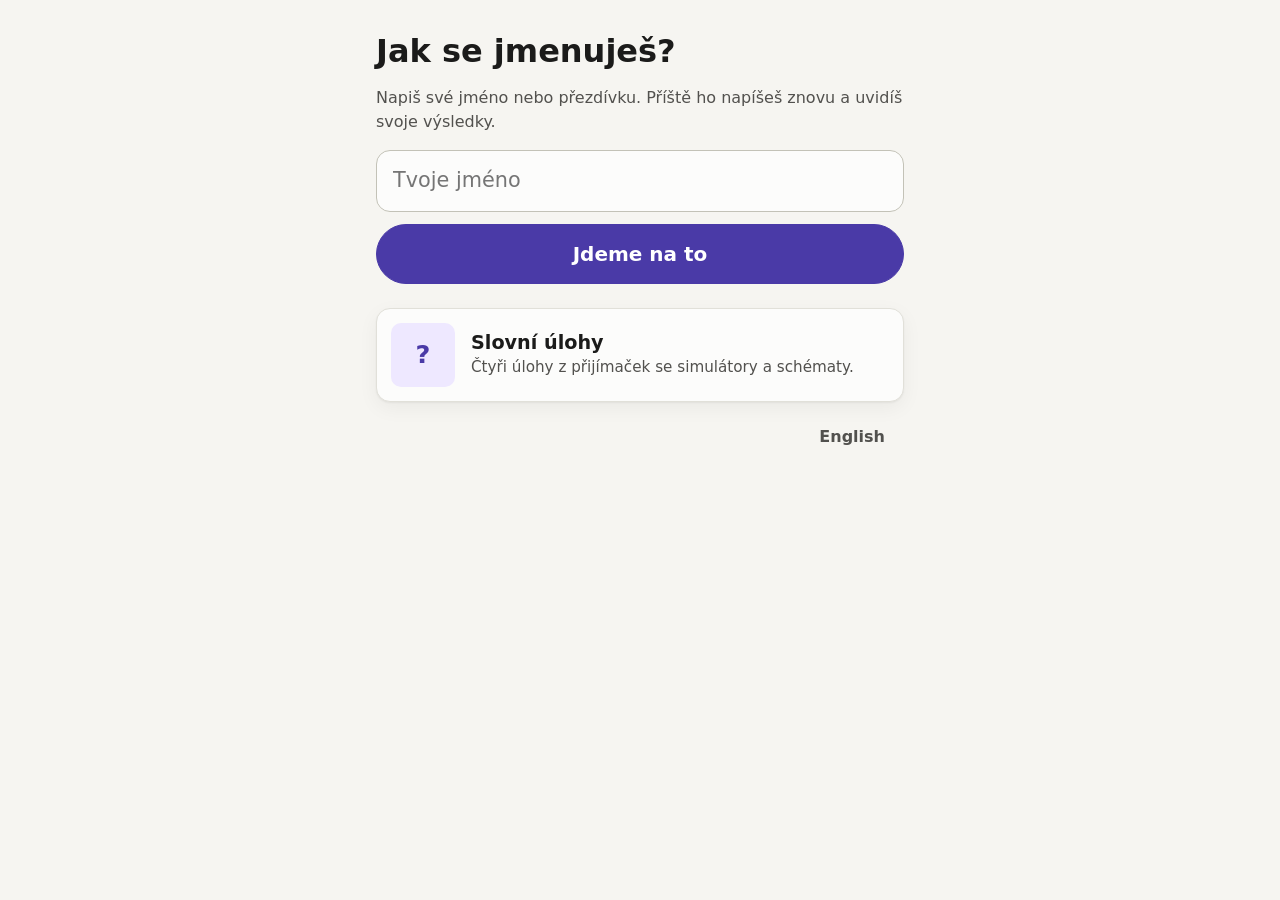
==== commit 27ee0163: "Show word problems on the Matika opening screen" ====
--- a/index.html
+++ b/index.html
@@ -9,9 +9,9 @@
 <meta name="theme-color" content="#4a3aa7">
 <link rel="icon" href="icons/icon-192.png">
 <link rel="apple-touch-icon" href="icons/icon-192.png">
-<meta name="description" content="Malé aplikace na procvičování matematiky – násobilka a mapa toho, co už jde samo.">
+<meta name="description" content="Procvičuj násobilku a slovní úlohy z přijímaček.">
 <meta property="og:type" content="website">
-<meta property="og:title" content="Matika – násobilka a mapa toho, co už umím">
+<meta property="og:title" content="Matika – násobilka a slovní úlohy">
 <meta property="og:description" content="Malé aplikace na procvičování matematiky pro každé dítě zvlášť.">
 <meta property="og:image" content="https://jcepl.github.io/matika/icons/og.png">
 <meta property="og:image:width" content="1200">
@@ -22,7 +22,7 @@
   h1 { font-size: 2rem; margin-top: 12px; }
   .lead { color: var(--ink-2); }
   .block { margin: 0 0 16px; }
-  .name-form { display: grid; gap: 12px; margin-top: 16px; }
+  .name-form { display: grid; gap: 12px; margin: 16px 0 24px; }
   .name-form input { max-width: none; width: 100%; font-size: 1.3rem; padding: 14px 16px; border-radius: 14px; }
   .name-form .btn { width: 100%; }
   .me { display: flex; align-items: baseline; justify-content: space-between; gap: 12px; flex-wrap: wrap; }
@@ -37,8 +37,7 @@
   .app svg { width: 64px; height: 64px; flex: none; border-radius: 10px; background: var(--accent); padding: 4px; }
   .app h3 { margin: 0 0 2px; font-size: 1.2rem; }
   .app p { margin: 0; color: var(--ink-2); font-size: .95rem; }
-  .app.soon { opacity: .55; border-style: dashed; box-shadow: none; }
-  .app.soon .ico { width: 64px; height: 64px; flex: none; border-radius: 10px; background: var(--none); color: var(--on-none); display: grid; place-items: center; font-weight: 800; }
+  .app .ico { width: 64px; height: 64px; flex: none; border-radius: 10px; background: #eee8ff; color: var(--accent); display: grid; place-items: center; font-size: 1.6rem; font-weight: 800; }
   .row { display: flex; gap: 8px; flex-wrap: wrap; align-items: center; justify-content: space-between; margin-top: 8px; }
   .row .btn { min-height: 44px; }
   .msg { color: var(--ink-2); min-height: 1.5em; }
@@ -67,8 +66,8 @@
       'u.linked': 'Zařízení je připojené.',
       'app.nasobilka': 'Násobilka',
       'app.nasobilka.d': 'Procvič si násobení a uvidíš, co už ti jde samo.',
-      'app.more': 'Další aplikace',
-      'app.more.d': 'Připravujeme.',
+      'app.words': 'Slovní úlohy',
+      'app.words.d': 'Čtyři úlohy z přijímaček se simulátory a schématy.',
       'st.good': 'Jde samo', 'st.warn': 'Skoro', 'st.bad': 'Trénovat', 'st.none': 'Nevyzkoušeno',
       'u.lang': 'English',
     },
@@ -86,8 +85,8 @@
       'u.linked': 'This device is connected.',
       'app.nasobilka': 'Times tables',
       'app.nasobilka.d': 'Practise multiplication and see what is already automatic.',
-      'app.more': 'More apps',
-      'app.more.d': 'Coming later.',
+      'app.words': 'Word problems',
+      'app.words.d': 'Four Czech entrance exam problems with interactive models and diagrams.',
       'st.good': 'Automatic', 'st.warn': 'Almost', 'st.bad': 'Practise', 'st.none': 'Not tried',
       'u.lang': 'Čeština',
     },
@@ -109,6 +108,7 @@
 
   function render() {
     const t = M.t, me = M.current();
+    const wordProblems = `<a class="app" href="slovni-ulohy/index.html"><span class="ico" aria-hidden="true">?</span><div><h3>${t('app.words')}</h3><p>${t('app.words.d')}</p></div></a>`;
     document.documentElement.lang = M.lang();
     if (!me) {
       $('app').innerHTML = `
@@ -118,6 +118,7 @@
           <input type="text" id="name" maxlength="24" autocomplete="off" autocapitalize="words" enterkeyhint="go" placeholder="${t('u.name')}" aria-label="${t('u.name')}" required>
           <button class="btn primary big" type="submit">${t('u.go')}</button>
         </form>
+        ${wordProblems}
         <div class="row"><span></span><button class="btn ghost" id="lang">${t('u.lang')}</button></div>`;
       $('nameForm').onsubmit = e => {
         e.preventDefault();
@@ -143,7 +144,7 @@
         </div>` : ''}
         <h2>${t('u.apps')}</h2>
         <a class="app" href="nasobilka/index.html">${lattice(7, 8)}<div><h3>${t('app.nasobilka')}</h3><p>${t('app.nasobilka.d')}</p></div></a>
-        <div class="app soon"><span class="ico">+ − ÷</span><div><h3>${t('app.more')}</h3><p>${t('app.more.d')}</p></div></div>
+        ${wordProblems}
         <div class="row">
           <button class="btn ghost" id="notMe">${t('u.notMe', { name: M.esc(me.name) })}</button>
           <button class="btn ghost" id="lang">${t('u.lang')}</button>
